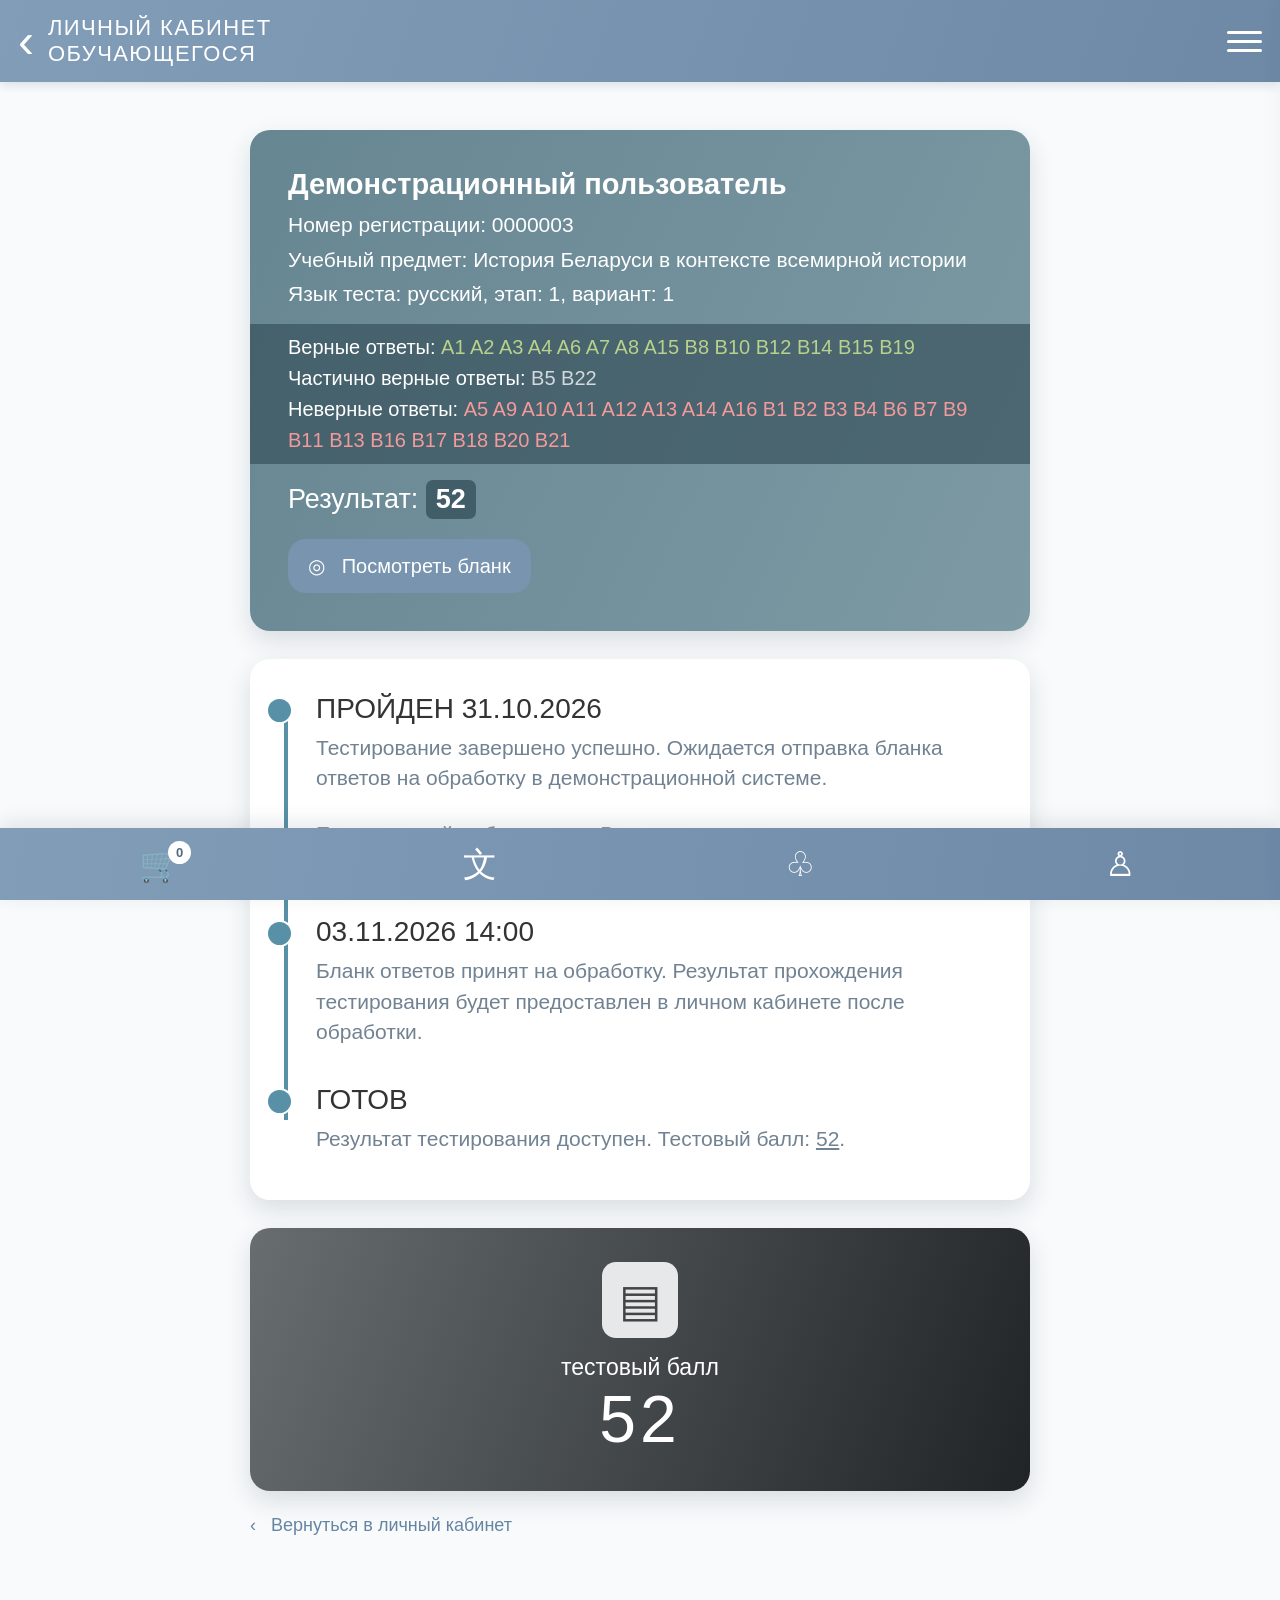
==== result.html @ 7af82605 "Add files via upload" ====
<!DOCTYPE html>
<html lang="ru">
<head>
  <meta charset="UTF-8">
  <meta name="viewport" content="width=device-width, initial-scale=1.0">
  <meta name="theme-color" content="#7894af">
  <title>Демо — результат тестирования</title>
  <link rel="stylesheet" href="style.css">
</head>
<body>
  <header class="topbar">
    <a class="back-mark" href="index.html" aria-label="На главную">‹</a>
    <div class="brand-title">ЛИЧНЫЙ КАБИНЕТ<br>ОБУЧАЮЩЕГОСЯ</div>
    <button class="menu-button" aria-label="Открыть меню" id="menuButton"><i></i><i></i><i></i></button>
  </header>

  <main class="page result-page">
    <section class="result-summary">
      <h1>Демонстрационный пользователь</h1>
      <p>Номер регистрации: 0000003</p>
      <p>Учебный предмет: История Беларуси в контексте всемирной истории</p>
      <p>Язык теста: русский, этап: 1, вариант: 1</p>

      <div class="answer-groups">
        <p><span>Верные ответы:</span> <em class="correct">A1 A2 A3 A4 A6 A7 A8 A15 B8 B10 B12 B14 B15 B19</em></p>
        <p><span>Частично верные ответы:</span> <em class="partial">B5 B22</em></p>
        <p><span>Неверные ответы:</span> <em class="incorrect">A5 A9 A10 A11 A12 A13 A14 A16 B1 B2 B3 B4 B6 B7 B9 B11 B13 B16 B17 B18 B20 B21</em></p>
      </div>

      <div class="score-line">Результат: <strong>52</strong></div>
      <button class="blank-button" id="blankButton">◎ &nbsp; Посмотреть бланк</button>
      </section>

    <section class="timeline-card">
      <div class="timeline-item">
        <span class="timeline-dot"></span>
        <h2>ПРОЙДЕН 31.10.2026</h2>
        <p>Тестирование завершено успешно. Ожидается отправка бланка ответов на обработку в демонстрационной системе.</p>
        <p class="muted">Если по какой-либо причине Вы отсутствовали на сеансе тестирования, обратитесь в соответствующий учебный пункт.</p>
      </div>
      <div class="timeline-item">
        <span class="timeline-dot"></span>
        <h2>03.11.2026 14:00</h2>
        <p>Бланк ответов принят на обработку. Результат прохождения тестирования будет предоставлен в личном кабинете после обработки.</p>
      </div>
      <div class="timeline-item last">
        <span class="timeline-dot"></span>
        <h2>ГОТОВ</h2>
        <p>Результат тестирования доступен. Тестовый балл: <u>52</u>.</p>
      </div>
    </section>

    <section class="score-card">
      <div class="score-document">▤</div>
      <p>тестовый балл</p>
      <strong>52</strong>
    </section>
    <a class="return-link" href="index.html">‹ &nbsp; Вернуться в личный кабинет</a>
  </main>

  <nav class="bottom-nav" aria-label="Нижняя навигация">
    <a href="#" aria-label="Корзина">🛒<small>0</small></a>
    <a href="#" aria-label="Язык">文</a>
    <a href="tel:+00000000000" aria-label="Телефон">♧</a>
    <a href="#" aria-label="Профиль">♙</a>
  </nav>
  <div class="mobile-safe-space"></div>
  <div class="menu-panel" id="menuPanel">
    <button class="menu-close" id="menuClose">×</button>
    <strong>Меню</strong>
    <a href="index.html">Главная</a>
    <a href="result.html">Результат тестирования</a>
  </div>
  <script src="script.js"></script>
</body>
</html>
---- style.css ----
*{box-sizing:border-box}
:root{--blue:#7894af;--blue-dark:#607f9d;--ink:#40515e;--teal:#526f7a;--pale:#edf3f7}
html{scroll-behavior:smooth}
body{margin:0;background:#f8fafb;color:var(--ink);font-family:-apple-system,BlinkMacSystemFont,"Segoe UI",Arial,sans-serif}
.topbar{height:82px;background:linear-gradient(110deg,#829db8,#6e89a5);display:flex;align-items:center;padding:0 18px;color:white;position:sticky;top:0;z-index:10;box-shadow:0 3px 10px #23394b22}
.brand-mark{width:76px;height:48px;position:relative;margin-right:18px;display:flex;align-items:center;gap:4px}
.brand-mark:before{content:"";position:absolute;width:70px;height:38px;left:0;top:5px;background:linear-gradient(90deg,#fff,#dce8f0);border-radius:50% 45% 45% 50%;opacity:.95}
.brand-mark span{position:relative;z-index:1;width:4px;height:45px;background:#7d98b1;margin-left:4px}
.brand-title{font-size:clamp(15px,4vw,22px);line-height:1.18;letter-spacing:1.4px;font-weight:400;color:white}
.menu-button{margin-left:auto;background:none;border:0;padding:10px 0 10px 10px;display:flex;flex-direction:column;gap:6px}
.menu-button i{display:block;width:35px;height:3px;border-radius:5px;background:#fff}
.back-mark{color:white;text-decoration:none;font-size:48px;line-height:1;margin-right:14px}
.page{width:min(100% - 32px,780px);margin:36px auto 120px}
.hero-row{display:grid;grid-template-columns:1.25fr .75fr;gap:18px;overflow:hidden;margin:0 0 48px}
.profile-card,.mascot-card{min-height:390px;border-radius:24px;box-shadow:0 12px 25px #33495c35;border:1px solid #d8e2e9;position:relative;overflow:hidden}
.profile-card{background:linear-gradient(135deg,#506b76,#385663);color:white;display:flex;align-items:center;flex-direction:column;padding:30px 16px;justify-content:center;text-align:center}
.profile-card:before,.profile-card:after{content:"";position:absolute;border-radius:50%;background:#ffffff0c;width:220px;height:220px}
.profile-card:before{right:-100px;top:-100px}.profile-card:after{left:-110px;bottom:-110px}
.avatar-icon{width:145px;height:145px;border-radius:25px;background:#ffffff25;border:2px solid #ffffff28;position:relative;margin-bottom:22px}
.person-head{position:absolute;width:45px;height:45px;border-radius:50%;background:#b9c8ce;left:42px;top:27px}
.person-head.small{width:33px;height:33px;left:83px;top:38px;opacity:.8}
.person-body{position:absolute;width:65px;height:43px;border-radius:50% 50% 35% 35%;background:#fff;left:30px;top:82px}
.person-body.small{width:45px;height:35px;left:78px;top:85px}
.profile-card h1{font-size:clamp(21px,4.5vw,30px);line-height:1.35;margin:0 0 22px;z-index:1}
.profile-number{font-size:27px;border:2px solid #ffffff35;border-radius:15px;padding:6px 16px;background:#ffffff18;z-index:1}
.mascot-card{background:#fff;display:flex;align-items:center;justify-content:center;flex-direction:column;min-width:190px}
.book-stack{position:absolute;bottom:45px;width:130px}.book-stack span{display:block;height:25px;border-radius:6px;background:#7e65a5;margin-top:5px;box-shadow:inset 0 -5px #d64caa}
.mascot{font-size:100px;color:#d64caa;text-shadow:3px 3px #76569d;z-index:1}.mascot-caption{z-index:1;color:#718ba5;font-weight:800;letter-spacing:3px}
.section-heading{display:flex;align-items:center;gap:18px;padding:15px 18px;border-radius:24px;background:#f6f9fb;border:2px solid #eaf0f4;margin:0 0 30px}
.section-heading h2{font-size:clamp(21px,4.5vw,31px);line-height:1.25;margin:0;color:#40515e}
.section-icon{width:64px;height:64px;flex:0 0 64px;border-radius:19px;background:var(--blue);color:#fff;display:grid;place-items:center;font-size:38px;font-weight:700;box-shadow:0 5px 12px #607f9d35}
.session-list{display:grid;gap:26px}
.session-card{color:#f8fbfd;border-radius:22px;padding:28px 26px;background:linear-gradient(115deg,#59616f,#424b5a);box-shadow:0 12px 24px #25394b25;border:1px solid #6e8790;position:relative;overflow:hidden}
.session-card:after{content:"";position:absolute;inset:0;background:linear-gradient(25deg,transparent 45%,#ffffff0c 45% 65%,transparent 65%);pointer-events:none}
.session-card.teal{background:linear-gradient(115deg,#607f89,#3d5965)}
.session-meta{display:flex;flex-wrap:wrap;gap:12px;align-items:center;margin-bottom:24px;position:relative;z-index:1}
.date-pill,.status-pill{padding:9px 16px;border-radius:14px;font-size:18px;background:#ffffff18;border:1px solid #ffffff38}
.status-pill{background:#f5f8fa;color:#526579;font-weight:700;border:0}
.session-card p{font-size:clamp(16px,3.6vw,21px);line-height:1.55;margin:0;position:relative;z-index:1}
.session-card strong{font-weight:700}
.session-card hr{border:0;border-top:1px solid #ffffff65;margin:28px 0 22px;position:relative;z-index:1}
.wide-button{width:100%;display:block;text-align:center;padding:14px 12px;margin:12px 0 0;border:0;border-radius:15px;background:#fff;color:#607987;text-decoration:none;font:inherit;font-size:19px;position:relative;z-index:1}
.outline{background:#ffffff10;border:1px solid #ffffff55;color:#fff}
.link-button{font-weight:500}
.action-tile{display:flex;align-items:center;gap:16px;margin-top:18px;padding:17px 20px;border-radius:22px;border:2px solid #d4e0e9;background:#fff;color:#6785a2;text-decoration:none;font-size:clamp(17px,4vw,25px);box-shadow:0 5px 12px #25394b0c}
.action-tile.filled{background:linear-gradient(110deg,#819bb7,#6684a3);color:white;border-color:#6684a3}
.tile-icon{width:62px;height:62px;border-radius:16px;background:#ffffff35;border:1px solid #ffffff55;display:grid;place-items:center;font-size:37px;flex:0 0 62px}
.action-tile:not(.filled) .tile-icon{background:#eef3f7;border-color:#d8e2e9}
.action-tile b{margin-left:auto;font-size:34px;font-weight:300}
.modules-heading{margin-top:52px}
.module-list{display:grid;gap:26px}
.module-card{padding:30px 26px;border:2px solid #d8e3eb;border-radius:28px;background:white;box-shadow:0 10px 20px #263c4d25;overflow:hidden}
.module-card.current{background:linear-gradient(120deg,#829db9,#6684a2);color:#fff;border-color:#7894af}
.module-card h3{display:flex;align-items:center;gap:18px;font-size:30px;margin:0 0 28px}
.module-icon{width:72px;height:72px;display:grid;place-items:center;background:#eef3f7;color:#7894af;border-radius:15px;font-size:48px}
.module-date{font-size:clamp(17px,4vw,24px);margin:0 0 24px}
.countdown{padding:22px 25px;border-radius:17px;background:#edf2f6;color:#617482;border-left:7px solid #829db9}
.countdown span{display:block;font-size:18px;margin-bottom:10px}.countdown strong{font-size:30px;color:#40515e}
.current .countdown{background:#f1f5f8;color:#687d8b;border:0}
.module-link{display:flex;justify-content:space-between;align-items:center;color:white;text-decoration:none;border-top:2px solid #ffffff9c;margin-top:30px;padding-top:22px;font-size:clamp(16px,3.7vw,23px)}
.module-link b{font-size:32px;font-weight:300}
.bottom-nav{position:fixed;z-index:15;bottom:0;left:0;right:0;height:72px;background:linear-gradient(100deg,#829db8,#6d89a6);display:flex;align-items:center;justify-content:space-around;box-shadow:0 -5px 18px #31485b20}
.bottom-nav a{position:relative;color:white;text-decoration:none;font-size:34px;line-height:1;min-width:48px;text-align:center}
.bottom-nav small{position:absolute;top:-6px;right:-7px;background:#fff;color:#526b82;border-radius:50%;font-size:13px;font-weight:700;width:23px;height:23px;display:grid;place-items:center}
.mobile-safe-space{height:80px}
.menu-panel{position:fixed;z-index:30;right:0;top:0;bottom:0;width:min(82vw,330px);background:#fff;box-shadow:-10px 0 35px #23394b35;padding:75px 28px;transform:translateX(110%);transition:transform .25s ease;display:flex;flex-direction:column;gap:22px}
.menu-panel.open{transform:translateX(0)}
.menu-panel strong{font-size:26px}.menu-panel a{color:#587895;text-decoration:none;font-size:19px}
.menu-close{position:absolute;right:18px;top:14px;border:0;background:none;font-size:38px;color:#607f9d}
.result-page{margin-top:36px}
.result-summary{border-radius:20px;overflow:hidden;background:linear-gradient(115deg,#668692,#7d9aa4);color:white;padding:30px 26px;box-shadow:0 10px 24px #263c4d25}
.result-summary h1{font-size:clamp(21px,4.5vw,29px);margin:0 0 8px}
.result-summary>p{font-size:clamp(16px,3.7vw,21px);line-height:1.5;margin:3px 0}
.answer-groups{background:#354e59a8;margin:14px -26px 0;padding:8px 26px}
.answer-groups p{font-size:clamp(15px,3.4vw,20px);line-height:1.55;margin:0}
.answer-groups em{font-style:normal;overflow-wrap:anywhere}
.correct{color:#b8d18c}.partial{color:#d2d9df}.incorrect{color:#f39a9a}
.score-line{font-size:27px;margin:16px 0 20px}
.score-line strong{display:inline-block;background:#405d68;padding:4px 10px;border-radius:7px}
.blank-button{border:0;border-radius:18px;background:#7894af;color:white;padding:15px 20px;font-size:20px}
.demo-note{font-size:13px!important;opacity:.9;margin-top:16px!important}
.timeline-card{background:white;border-radius:20px;padding:34px 24px 24px 66px;margin-top:28px;box-shadow:0 10px 24px #263c4d25;position:relative}
.timeline-card:before{content:"";position:absolute;left:34px;top:56px;bottom:80px;width:4px;background:#5790a7}
.timeline-item{position:relative;margin-bottom:36px}
.timeline-item.last{margin-bottom:8px}
.timeline-dot{position:absolute;left:-48px;top:6px;width:23px;height:23px;border-radius:50%;background:#5790a7;box-shadow:0 0 0 2px white}
.timeline-item h2{font-size:clamp(20px,4.3vw,28px);font-weight:500;color:#333;margin:0 0 8px}
.timeline-item p{font-size:clamp(16px,3.7vw,21px);line-height:1.45;color:#718292;margin:0 0 22px}
.timeline-item .muted{color:#929292;margin-top:26px}
.score-card{margin-top:28px;border-radius:20px;background:linear-gradient(110deg,#686d70,#202427);color:white;text-align:center;padding:34px 20px;box-shadow:0 10px 24px #263c4d25}
.score-document{display:inline-grid;place-items:center;background:#e6e8e9;color:#444;width:76px;height:76px;border-radius:14px;font-size:45px}
.score-card p{font-size:23px;margin:16px 0 0;font-weight:300}.score-card strong{display:block;font-size:66px;font-weight:500;letter-spacing:4px}.score-card span{font-size:12px;letter-spacing:3px;opacity:.7}
.return-link{display:block;margin:24px 0;color:#6685a3;text-decoration:none;font-size:18px}
@media(min-width:700px){.hero-row{grid-template-columns:1fr 1fr}.profile-card,.mascot-card{min-height:420px}.page{margin-top:48px}.session-card{padding:34px}.result-summary{padding:38px}.answer-groups{margin-left:-38px;margin-right:-38px;padding-left:38px;padding-right:38px}}
@media(max-width:420px){.page{width:calc(100% - 24px);margin-top:24px}.hero-row{gap:12px;margin-bottom:34px}.profile-card,.mascot-card{min-height:310px}.profile-number{font-size:20px}.avatar-icon{transform:scale(.82);margin-bottom:5px}.session-card{padding:20px 17px}.session-meta{gap:8px}.date-pill,.status-pill{font-size:15px;padding:8px 10px}.section-heading{padding:12px;gap:12px}.section-icon{width:54px;height:54px;flex-basis:54px}.module-card{padding:22px 18px}.module-card h3{font-size:25px}.timeline-card{padding-left:56px;padding-right:17px}.timeline-card:before{left:27px}.timeline-dot{left:-39px}}
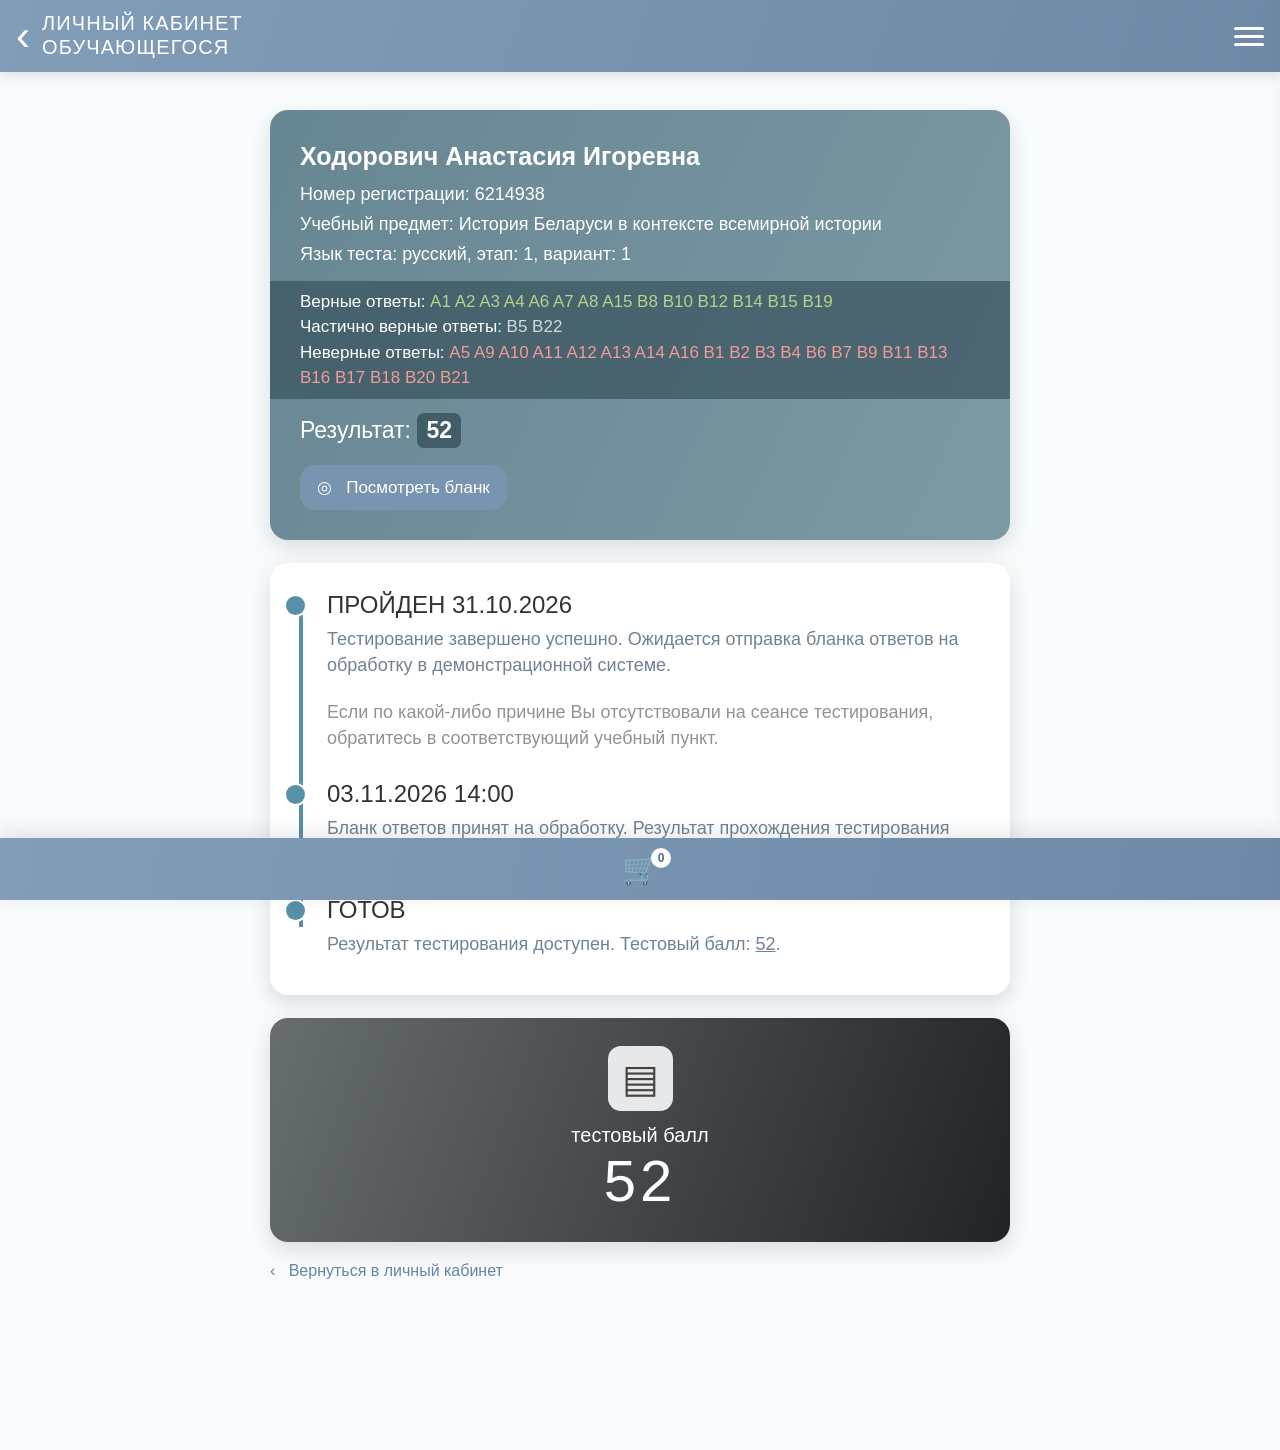
==== commit 39ded36a: "Add files via upload" ====
--- a/result.html
+++ b/result.html
@@ -4,7 +4,7 @@
   <meta charset="UTF-8">
   <meta name="viewport" content="width=device-width, initial-scale=1.0">
   <meta name="theme-color" content="#7894af">
-  <title>Демо — результат тестирования</title>
+  <title>Результат тестирования</title>
   <link rel="stylesheet" href="style.css">
 </head>
 <body>
@@ -13,24 +13,20 @@
     <div class="brand-title">ЛИЧНЫЙ КАБИНЕТ<br>ОБУЧАЮЩЕГОСЯ</div>
     <button class="menu-button" aria-label="Открыть меню" id="menuButton"><i></i><i></i><i></i></button>
   </header>
-
   <main class="page result-page">
     <section class="result-summary">
-      <h1>Демонстрационный пользователь</h1>
-      <p>Номер регистрации: 0000003</p>
+      <h1>Ходорович Анастасия Игоревна</h1>
+      <p>Номер регистрации: 6214938</p>
       <p>Учебный предмет: История Беларуси в контексте всемирной истории</p>
       <p>Язык теста: русский, этап: 1, вариант: 1</p>
-
       <div class="answer-groups">
         <p><span>Верные ответы:</span> <em class="correct">A1 A2 A3 A4 A6 A7 A8 A15 B8 B10 B12 B14 B15 B19</em></p>
         <p><span>Частично верные ответы:</span> <em class="partial">B5 B22</em></p>
         <p><span>Неверные ответы:</span> <em class="incorrect">A5 A9 A10 A11 A12 A13 A14 A16 B1 B2 B3 B4 B6 B7 B9 B11 B13 B16 B17 B18 B20 B21</em></p>
       </div>
-
       <div class="score-line">Результат: <strong>52</strong></div>
       <button class="blank-button" id="blankButton">◎ &nbsp; Посмотреть бланк</button>
-      </section>
-
+    </section>
     <section class="timeline-card">
       <div class="timeline-item">
         <span class="timeline-dot"></span>
@@ -49,7 +45,6 @@
         <p>Результат тестирования доступен. Тестовый балл: <u>52</u>.</p>
       </div>
     </section>
-
     <section class="score-card">
       <div class="score-document">▤</div>
       <p>тестовый балл</p>
@@ -57,12 +52,8 @@
     </section>
     <a class="return-link" href="index.html">‹ &nbsp; Вернуться в личный кабинет</a>
   </main>
-
   <nav class="bottom-nav" aria-label="Нижняя навигация">
     <a href="#" aria-label="Корзина">🛒<small>0</small></a>
-    <a href="#" aria-label="Язык">文</a>
-    <a href="tel:+00000000000" aria-label="Телефон">♧</a>
-    <a href="#" aria-label="Профиль">♙</a>
   </nav>
   <div class="mobile-safe-space"></div>
   <div class="menu-panel" id="menuPanel">
--- a/style.css
+++ b/style.css
@@ -2,94 +2,93 @@
 :root{--blue:#7894af;--blue-dark:#607f9d;--ink:#40515e;--teal:#526f7a;--pale:#edf3f7}
 html{scroll-behavior:smooth}
 body{margin:0;background:#f8fafb;color:var(--ink);font-family:-apple-system,BlinkMacSystemFont,"Segoe UI",Arial,sans-serif}
-.topbar{height:82px;background:linear-gradient(110deg,#829db8,#6e89a5);display:flex;align-items:center;padding:0 18px;color:white;position:sticky;top:0;z-index:10;box-shadow:0 3px 10px #23394b22}
-.brand-mark{width:76px;height:48px;position:relative;margin-right:18px;display:flex;align-items:center;gap:4px}
-.brand-mark:before{content:"";position:absolute;width:70px;height:38px;left:0;top:5px;background:linear-gradient(90deg,#fff,#dce8f0);border-radius:50% 45% 45% 50%;opacity:.95}
-.brand-mark span{position:relative;z-index:1;width:4px;height:45px;background:#7d98b1;margin-left:4px}
-.brand-title{font-size:clamp(15px,4vw,22px);line-height:1.18;letter-spacing:1.4px;font-weight:400;color:white}
-.menu-button{margin-left:auto;background:none;border:0;padding:10px 0 10px 10px;display:flex;flex-direction:column;gap:6px}
-.menu-button i{display:block;width:35px;height:3px;border-radius:5px;background:#fff}
-.back-mark{color:white;text-decoration:none;font-size:48px;line-height:1;margin-right:14px}
-.page{width:min(100% - 32px,780px);margin:36px auto 120px}
-.hero-row{display:grid;grid-template-columns:1.25fr .75fr;gap:18px;overflow:hidden;margin:0 0 48px}
-.profile-card,.mascot-card{min-height:390px;border-radius:24px;box-shadow:0 12px 25px #33495c35;border:1px solid #d8e2e9;position:relative;overflow:hidden}
-.profile-card{background:linear-gradient(135deg,#506b76,#385663);color:white;display:flex;align-items:center;flex-direction:column;padding:30px 16px;justify-content:center;text-align:center}
-.profile-card:before,.profile-card:after{content:"";position:absolute;border-radius:50%;background:#ffffff0c;width:220px;height:220px}
+.topbar{height:72px;background:linear-gradient(110deg,#829db8,#6e89a5);display:flex;align-items:center;padding:0 16px;color:white;position:sticky;top:0;z-index:10;box-shadow:0 3px 10px #23394b22}
+.brand-mark{width:66px;height:42px;position:relative;margin-right:14px;display:flex;align-items:center;gap:4px}
+.brand-mark:before{content:"";position:absolute;width:60px;height:34px;left:0;top:4px;background:linear-gradient(90deg,#fff,#dce8f0);border-radius:50% 45% 45% 50%;opacity:.95}
+.brand-mark span{position:relative;z-index:1;width:4px;height:39px;background:#7d98b1;margin-left:4px}
+.brand-title{font-size:clamp(14px,3.7vw,20px);line-height:1.18;letter-spacing:1.1px;font-weight:400;color:white}
+.menu-button{margin-left:auto;background:none;border:0;padding:10px 0 10px 10px;display:flex;flex-direction:column;gap:5px}
+.menu-button i{display:block;width:30px;height:3px;border-radius:5px;background:#fff}
+.back-mark{color:white;text-decoration:none;font-size:42px;line-height:1;margin-right:12px}
+.page{width:min(100% - 30px,740px);margin:28px auto 100px}
+.hero-row{display:grid;grid-template-columns:1.25fr .75fr;gap:14px;overflow:hidden;margin:0 0 36px}
+.profile-card,.mascot-card{min-height:340px;border-radius:21px;box-shadow:0 10px 21px #33495c30;border:1px solid #d8e2e9;position:relative;overflow:hidden}
+.profile-card{background:linear-gradient(135deg,#506b76,#385663);color:white;display:flex;align-items:center;flex-direction:column;padding:24px 12px;justify-content:center;text-align:center}
+.profile-card:before,.profile-card:after{content:"";position:absolute;border-radius:50%;background:#ffffff0c;width:200px;height:200px}
 .profile-card:before{right:-100px;top:-100px}.profile-card:after{left:-110px;bottom:-110px}
-.avatar-icon{width:145px;height:145px;border-radius:25px;background:#ffffff25;border:2px solid #ffffff28;position:relative;margin-bottom:22px}
-.person-head{position:absolute;width:45px;height:45px;border-radius:50%;background:#b9c8ce;left:42px;top:27px}
-.person-head.small{width:33px;height:33px;left:83px;top:38px;opacity:.8}
-.person-body{position:absolute;width:65px;height:43px;border-radius:50% 50% 35% 35%;background:#fff;left:30px;top:82px}
-.person-body.small{width:45px;height:35px;left:78px;top:85px}
-.profile-card h1{font-size:clamp(21px,4.5vw,30px);line-height:1.35;margin:0 0 22px;z-index:1}
-.profile-number{font-size:27px;border:2px solid #ffffff35;border-radius:15px;padding:6px 16px;background:#ffffff18;z-index:1}
-.mascot-card{background:#fff;display:flex;align-items:center;justify-content:center;flex-direction:column;min-width:190px}
-.book-stack{position:absolute;bottom:45px;width:130px}.book-stack span{display:block;height:25px;border-radius:6px;background:#7e65a5;margin-top:5px;box-shadow:inset 0 -5px #d64caa}
-.mascot{font-size:100px;color:#d64caa;text-shadow:3px 3px #76569d;z-index:1}.mascot-caption{z-index:1;color:#718ba5;font-weight:800;letter-spacing:3px}
-.section-heading{display:flex;align-items:center;gap:18px;padding:15px 18px;border-radius:24px;background:#f6f9fb;border:2px solid #eaf0f4;margin:0 0 30px}
-.section-heading h2{font-size:clamp(21px,4.5vw,31px);line-height:1.25;margin:0;color:#40515e}
-.section-icon{width:64px;height:64px;flex:0 0 64px;border-radius:19px;background:var(--blue);color:#fff;display:grid;place-items:center;font-size:38px;font-weight:700;box-shadow:0 5px 12px #607f9d35}
-.session-list{display:grid;gap:26px}
-.session-card{color:#f8fbfd;border-radius:22px;padding:28px 26px;background:linear-gradient(115deg,#59616f,#424b5a);box-shadow:0 12px 24px #25394b25;border:1px solid #6e8790;position:relative;overflow:hidden}
+.avatar-icon{width:118px;height:118px;border-radius:22px;background:#ffffff25;border:2px solid #ffffff28;position:relative;margin-bottom:16px}
+.person-head{position:absolute;width:37px;height:37px;border-radius:50%;background:#b9c8ce;left:33px;top:21px}
+.person-head.small{width:27px;height:27px;left:69px;top:30px;opacity:.8}
+.person-body{position:absolute;width:54px;height:36px;border-radius:50% 50% 35% 35%;background:#fff;left:23px;top:67px}
+.person-body.small{width:38px;height:29px;left:65px;top:70px}
+.profile-card h1{font-size:clamp(15px,3.5vw,23px);line-height:1.3;margin:0 0 17px;z-index:1;font-weight:650;overflow-wrap:normal}
+.profile-number{font-size:21px;border:2px solid #ffffff35;border-radius:13px;padding:5px 13px;background:#ffffff18;z-index:1}
+.mascot-card{background:#fff;display:flex;align-items:center;justify-content:center;flex-direction:column;min-width:0}
+.book-stack{position:absolute;bottom:38px;width:112px}.book-stack span{display:block;height:21px;border-radius:6px;background:#7e65a5;margin-top:5px;box-shadow:inset 0 -4px #d64caa}
+.mascot{font-size:82px;color:#d64caa;text-shadow:3px 3px #76569d;z-index:1}.mascot-caption{z-index:1;color:#718ba5;font-weight:800;letter-spacing:3px;font-size:14px}
+.section-heading{display:flex;align-items:center;gap:14px;padding:12px 15px;border-radius:20px;background:#f6f9fb;border:2px solid #eaf0f4;margin:0 0 24px}
+.section-heading h2{font-size:clamp(18px,4vw,26px);line-height:1.25;margin:0;color:#40515e}
+.section-icon{width:54px;height:54px;flex:0 0 54px;border-radius:16px;background:var(--blue);color:#fff;display:grid;place-items:center;font-size:32px;font-weight:700;box-shadow:0 5px 12px #607f9d35}
+.session-list{display:grid;gap:20px}
+.session-card{color:#f8fbfd;border-radius:19px;padding:23px 21px;background:linear-gradient(115deg,#59616f,#424b5a);box-shadow:0 10px 20px #25394b25;border:1px solid #6e8790;position:relative;overflow:hidden}
 .session-card:after{content:"";position:absolute;inset:0;background:linear-gradient(25deg,transparent 45%,#ffffff0c 45% 65%,transparent 65%);pointer-events:none}
 .session-card.teal{background:linear-gradient(115deg,#607f89,#3d5965)}
-.session-meta{display:flex;flex-wrap:wrap;gap:12px;align-items:center;margin-bottom:24px;position:relative;z-index:1}
-.date-pill,.status-pill{padding:9px 16px;border-radius:14px;font-size:18px;background:#ffffff18;border:1px solid #ffffff38}
+.session-meta{display:flex;flex-wrap:wrap;gap:9px;align-items:center;margin-bottom:19px;position:relative;z-index:1}
+.date-pill,.status-pill{padding:7px 12px;border-radius:12px;font-size:15px;background:#ffffff18;border:1px solid #ffffff38}
 .status-pill{background:#f5f8fa;color:#526579;font-weight:700;border:0}
-.session-card p{font-size:clamp(16px,3.6vw,21px);line-height:1.55;margin:0;position:relative;z-index:1}
+.session-card p{font-size:clamp(14px,3.3vw,18px);line-height:1.5;margin:0;position:relative;z-index:1}
 .session-card strong{font-weight:700}
-.session-card hr{border:0;border-top:1px solid #ffffff65;margin:28px 0 22px;position:relative;z-index:1}
-.wide-button{width:100%;display:block;text-align:center;padding:14px 12px;margin:12px 0 0;border:0;border-radius:15px;background:#fff;color:#607987;text-decoration:none;font:inherit;font-size:19px;position:relative;z-index:1}
+.session-card hr{border:0;border-top:1px solid #ffffff65;margin:23px 0 18px;position:relative;z-index:1}
+.wide-button{width:100%;display:block;text-align:center;padding:12px 10px;margin:10px 0 0;border:0;border-radius:13px;background:#fff;color:#607987;text-decoration:none;font:inherit;font-size:17px;position:relative;z-index:1}
 .outline{background:#ffffff10;border:1px solid #ffffff55;color:#fff}
 .link-button{font-weight:500}
-.action-tile{display:flex;align-items:center;gap:16px;margin-top:18px;padding:17px 20px;border-radius:22px;border:2px solid #d4e0e9;background:#fff;color:#6785a2;text-decoration:none;font-size:clamp(17px,4vw,25px);box-shadow:0 5px 12px #25394b0c}
+.action-tile{display:flex;align-items:center;gap:13px;margin-top:15px;padding:14px 17px;border-radius:19px;border:2px solid #d4e0e9;background:#fff;color:#6785a2;text-decoration:none;font-size:clamp(15px,3.7vw,21px);box-shadow:0 5px 12px #25394b0c}
 .action-tile.filled{background:linear-gradient(110deg,#819bb7,#6684a3);color:white;border-color:#6684a3}
-.tile-icon{width:62px;height:62px;border-radius:16px;background:#ffffff35;border:1px solid #ffffff55;display:grid;place-items:center;font-size:37px;flex:0 0 62px}
+.tile-icon{width:52px;height:52px;border-radius:14px;background:#ffffff35;border:1px solid #ffffff55;display:grid;place-items:center;font-size:31px;flex:0 0 52px}
 .action-tile:not(.filled) .tile-icon{background:#eef3f7;border-color:#d8e2e9}
-.action-tile b{margin-left:auto;font-size:34px;font-weight:300}
-.modules-heading{margin-top:52px}
-.module-list{display:grid;gap:26px}
-.module-card{padding:30px 26px;border:2px solid #d8e3eb;border-radius:28px;background:white;box-shadow:0 10px 20px #263c4d25;overflow:hidden}
+.action-tile b{margin-left:auto;font-size:29px;font-weight:300}
+.modules-heading{margin-top:42px}
+.module-list{display:grid;gap:20px}
+.module-card{padding:24px 21px;border:2px solid #d8e3eb;border-radius:23px;background:white;box-shadow:0 8px 18px #263c4d25;overflow:hidden}
 .module-card.current{background:linear-gradient(120deg,#829db9,#6684a2);color:#fff;border-color:#7894af}
-.module-card h3{display:flex;align-items:center;gap:18px;font-size:30px;margin:0 0 28px}
-.module-icon{width:72px;height:72px;display:grid;place-items:center;background:#eef3f7;color:#7894af;border-radius:15px;font-size:48px}
-.module-date{font-size:clamp(17px,4vw,24px);margin:0 0 24px}
-.countdown{padding:22px 25px;border-radius:17px;background:#edf2f6;color:#617482;border-left:7px solid #829db9}
-.countdown span{display:block;font-size:18px;margin-bottom:10px}.countdown strong{font-size:30px;color:#40515e}
+.module-card h3{display:flex;align-items:center;gap:14px;font-size:25px;margin:0 0 22px}
+.module-icon{width:60px;height:60px;display:grid;place-items:center;background:#eef3f7;color:#7894af;border-radius:13px;font-size:40px}
+.module-date{font-size:clamp(15px,3.7vw,21px);margin:0 0 19px}
+.countdown{padding:18px 20px;border-radius:15px;background:#edf2f6;color:#617482;border-left:6px solid #829db9}
+.countdown span{display:block;font-size:16px;margin-bottom:8px}.countdown strong{font-size:26px;color:#40515e}
 .current .countdown{background:#f1f5f8;color:#687d8b;border:0}
-.module-link{display:flex;justify-content:space-between;align-items:center;color:white;text-decoration:none;border-top:2px solid #ffffff9c;margin-top:30px;padding-top:22px;font-size:clamp(16px,3.7vw,23px)}
-.module-link b{font-size:32px;font-weight:300}
-.bottom-nav{position:fixed;z-index:15;bottom:0;left:0;right:0;height:72px;background:linear-gradient(100deg,#829db8,#6d89a6);display:flex;align-items:center;justify-content:space-around;box-shadow:0 -5px 18px #31485b20}
-.bottom-nav a{position:relative;color:white;text-decoration:none;font-size:34px;line-height:1;min-width:48px;text-align:center}
-.bottom-nav small{position:absolute;top:-6px;right:-7px;background:#fff;color:#526b82;border-radius:50%;font-size:13px;font-weight:700;width:23px;height:23px;display:grid;place-items:center}
-.mobile-safe-space{height:80px}
-.menu-panel{position:fixed;z-index:30;right:0;top:0;bottom:0;width:min(82vw,330px);background:#fff;box-shadow:-10px 0 35px #23394b35;padding:75px 28px;transform:translateX(110%);transition:transform .25s ease;display:flex;flex-direction:column;gap:22px}
+.module-link{display:flex;justify-content:space-between;align-items:center;color:white;text-decoration:none;border-top:2px solid #ffffff9c;margin-top:24px;padding-top:18px;font-size:clamp(14px,3.5vw,20px)}
+.module-link b{font-size:28px;font-weight:300}
+.bottom-nav{position:fixed;z-index:15;bottom:0;left:0;right:0;height:62px;background:linear-gradient(100deg,#829db8,#6d89a6);display:flex;align-items:center;justify-content:center;box-shadow:0 -5px 18px #31485b20}
+.bottom-nav a{position:relative;color:white;text-decoration:none;font-size:30px;line-height:1;min-width:48px;text-align:center}
+.bottom-nav small{position:absolute;top:-6px;right:-7px;background:#fff;color:#526b82;border-radius:50%;font-size:12px;font-weight:700;width:20px;height:20px;display:grid;place-items:center}
+.mobile-safe-space{height:70px}
+.menu-panel{position:fixed;z-index:30;right:0;top:0;bottom:0;width:min(82vw,330px);background:#fff;box-shadow:-10px 0 35px #23394b35;padding:70px 25px;transform:translateX(110%);transition:transform .25s ease;display:flex;flex-direction:column;gap:20px}
 .menu-panel.open{transform:translateX(0)}
-.menu-panel strong{font-size:26px}.menu-panel a{color:#587895;text-decoration:none;font-size:19px}
-.menu-close{position:absolute;right:18px;top:14px;border:0;background:none;font-size:38px;color:#607f9d}
-.result-page{margin-top:36px}
-.result-summary{border-radius:20px;overflow:hidden;background:linear-gradient(115deg,#668692,#7d9aa4);color:white;padding:30px 26px;box-shadow:0 10px 24px #263c4d25}
-.result-summary h1{font-size:clamp(21px,4.5vw,29px);margin:0 0 8px}
-.result-summary>p{font-size:clamp(16px,3.7vw,21px);line-height:1.5;margin:3px 0}
-.answer-groups{background:#354e59a8;margin:14px -26px 0;padding:8px 26px}
-.answer-groups p{font-size:clamp(15px,3.4vw,20px);line-height:1.55;margin:0}
+.menu-panel strong{font-size:23px}.menu-panel a{color:#587895;text-decoration:none;font-size:17px}
+.menu-close{position:absolute;right:18px;top:14px;border:0;background:none;font-size:34px;color:#607f9d}
+.result-page{margin-top:28px}
+.result-summary{border-radius:18px;overflow:hidden;background:linear-gradient(115deg,#668692,#7d9aa4);color:white;padding:24px 21px;box-shadow:0 8px 20px #263c4d25}
+.result-summary h1{font-size:clamp(18px,4vw,25px);line-height:1.3;margin:0 0 8px}
+.result-summary>p{font-size:clamp(14px,3.5vw,18px);line-height:1.5;margin:3px 0}
+.answer-groups{background:#354e59a8;margin:13px -21px 0;padding:8px 21px}
+.answer-groups p{font-size:clamp(13px,3.2vw,17px);line-height:1.5;margin:0}
 .answer-groups em{font-style:normal;overflow-wrap:anywhere}
 .correct{color:#b8d18c}.partial{color:#d2d9df}.incorrect{color:#f39a9a}
-.score-line{font-size:27px;margin:16px 0 20px}
-.score-line strong{display:inline-block;background:#405d68;padding:4px 10px;border-radius:7px}
-.blank-button{border:0;border-radius:18px;background:#7894af;color:white;padding:15px 20px;font-size:20px}
-.demo-note{font-size:13px!important;opacity:.9;margin-top:16px!important}
-.timeline-card{background:white;border-radius:20px;padding:34px 24px 24px 66px;margin-top:28px;box-shadow:0 10px 24px #263c4d25;position:relative}
-.timeline-card:before{content:"";position:absolute;left:34px;top:56px;bottom:80px;width:4px;background:#5790a7}
-.timeline-item{position:relative;margin-bottom:36px}
-.timeline-item.last{margin-bottom:8px}
-.timeline-dot{position:absolute;left:-48px;top:6px;width:23px;height:23px;border-radius:50%;background:#5790a7;box-shadow:0 0 0 2px white}
-.timeline-item h2{font-size:clamp(20px,4.3vw,28px);font-weight:500;color:#333;margin:0 0 8px}
-.timeline-item p{font-size:clamp(16px,3.7vw,21px);line-height:1.45;color:#718292;margin:0 0 22px}
-.timeline-item .muted{color:#929292;margin-top:26px}
-.score-card{margin-top:28px;border-radius:20px;background:linear-gradient(110deg,#686d70,#202427);color:white;text-align:center;padding:34px 20px;box-shadow:0 10px 24px #263c4d25}
-.score-document{display:inline-grid;place-items:center;background:#e6e8e9;color:#444;width:76px;height:76px;border-radius:14px;font-size:45px}
-.score-card p{font-size:23px;margin:16px 0 0;font-weight:300}.score-card strong{display:block;font-size:66px;font-weight:500;letter-spacing:4px}.score-card span{font-size:12px;letter-spacing:3px;opacity:.7}
-.return-link{display:block;margin:24px 0;color:#6685a3;text-decoration:none;font-size:18px}
-@media(min-width:700px){.hero-row{grid-template-columns:1fr 1fr}.profile-card,.mascot-card{min-height:420px}.page{margin-top:48px}.session-card{padding:34px}.result-summary{padding:38px}.answer-groups{margin-left:-38px;margin-right:-38px;padding-left:38px;padding-right:38px}}
-@media(max-width:420px){.page{width:calc(100% - 24px);margin-top:24px}.hero-row{gap:12px;margin-bottom:34px}.profile-card,.mascot-card{min-height:310px}.profile-number{font-size:20px}.avatar-icon{transform:scale(.82);margin-bottom:5px}.session-card{padding:20px 17px}.session-meta{gap:8px}.date-pill,.status-pill{font-size:15px;padding:8px 10px}.section-heading{padding:12px;gap:12px}.section-icon{width:54px;height:54px;flex-basis:54px}.module-card{padding:22px 18px}.module-card h3{font-size:25px}.timeline-card{padding-left:56px;padding-right:17px}.timeline-card:before{left:27px}.timeline-dot{left:-39px}}
+.score-line{font-size:23px;margin:14px 0 17px}
+.score-line strong{display:inline-block;background:#405d68;padding:4px 9px;border-radius:7px}
+.blank-button{border:0;border-radius:15px;background:#7894af;color:white;padding:12px 17px;font-size:17px}
+.timeline-card{background:white;border-radius:18px;padding:28px 20px 20px 57px;margin-top:23px;box-shadow:0 8px 20px #263c4d25;position:relative}
+.timeline-card:before{content:"";position:absolute;left:29px;top:48px;bottom:68px;width:4px;background:#5790a7}
+.timeline-item{position:relative;margin-bottom:29px}
+.timeline-item.last{margin-bottom:7px}
+.timeline-dot{position:absolute;left:-41px;top:5px;width:19px;height:19px;border-radius:50%;background:#5790a7;box-shadow:0 0 0 2px white}
+.timeline-item h2{font-size:clamp(17px,4vw,24px);font-weight:500;color:#333;margin:0 0 7px}
+.timeline-item p{font-size:clamp(14px,3.5vw,18px);line-height:1.45;color:#718292;margin:0 0 18px}
+.timeline-item .muted{color:#929292;margin-top:21px}
+.score-card{margin-top:23px;border-radius:18px;background:linear-gradient(110deg,#686d70,#202427);color:white;text-align:center;padding:28px 17px;box-shadow:0 8px 20px #263c4d25}
+.score-document{display:inline-grid;place-items:center;background:#e6e8e9;color:#444;width:65px;height:65px;border-radius:13px;font-size:39px}
+.score-card p{font-size:20px;margin:13px 0 0;font-weight:300}.score-card strong{display:block;font-size:58px;font-weight:500;letter-spacing:4px}.score-card span{font-size:12px;letter-spacing:3px;opacity:.7}
+.return-link{display:block;margin:20px 0;color:#6685a3;text-decoration:none;font-size:16px}
+@media(min-width:700px){.hero-row{grid-template-columns:1fr 1fr}.profile-card,.mascot-card{min-height:370px}.page{margin-top:38px}.session-card{padding:28px}.result-summary{padding:30px}.answer-groups{margin-left:-30px;margin-right:-30px;padding-left:30px;padding-right:30px}}
+@media(max-width:420px){.page{width:calc(100% - 22px);margin-top:21px}.hero-row{gap:10px;margin-bottom:29px}.profile-card,.mascot-card{min-height:290px}.profile-card{padding:18px 8px}.profile-card h1{font-size:clamp(14px,3.7vw,17px)}.profile-number{font-size:18px}.avatar-icon{transform:scale(.78);margin-bottom:0}.session-card{padding:18px 15px}.session-meta{gap:7px}.date-pill,.status-pill{font-size:13px;padding:7px 9px}.section-heading{padding:10px;gap:10px}.section-icon{width:48px;height:48px;flex-basis:48px}.module-card{padding:19px 16px}.module-card h3{font-size:22px}.timeline-card{padding-left:51px;padding-right:15px}.timeline-card:before{left:25px}.timeline-dot{left:-35px}}
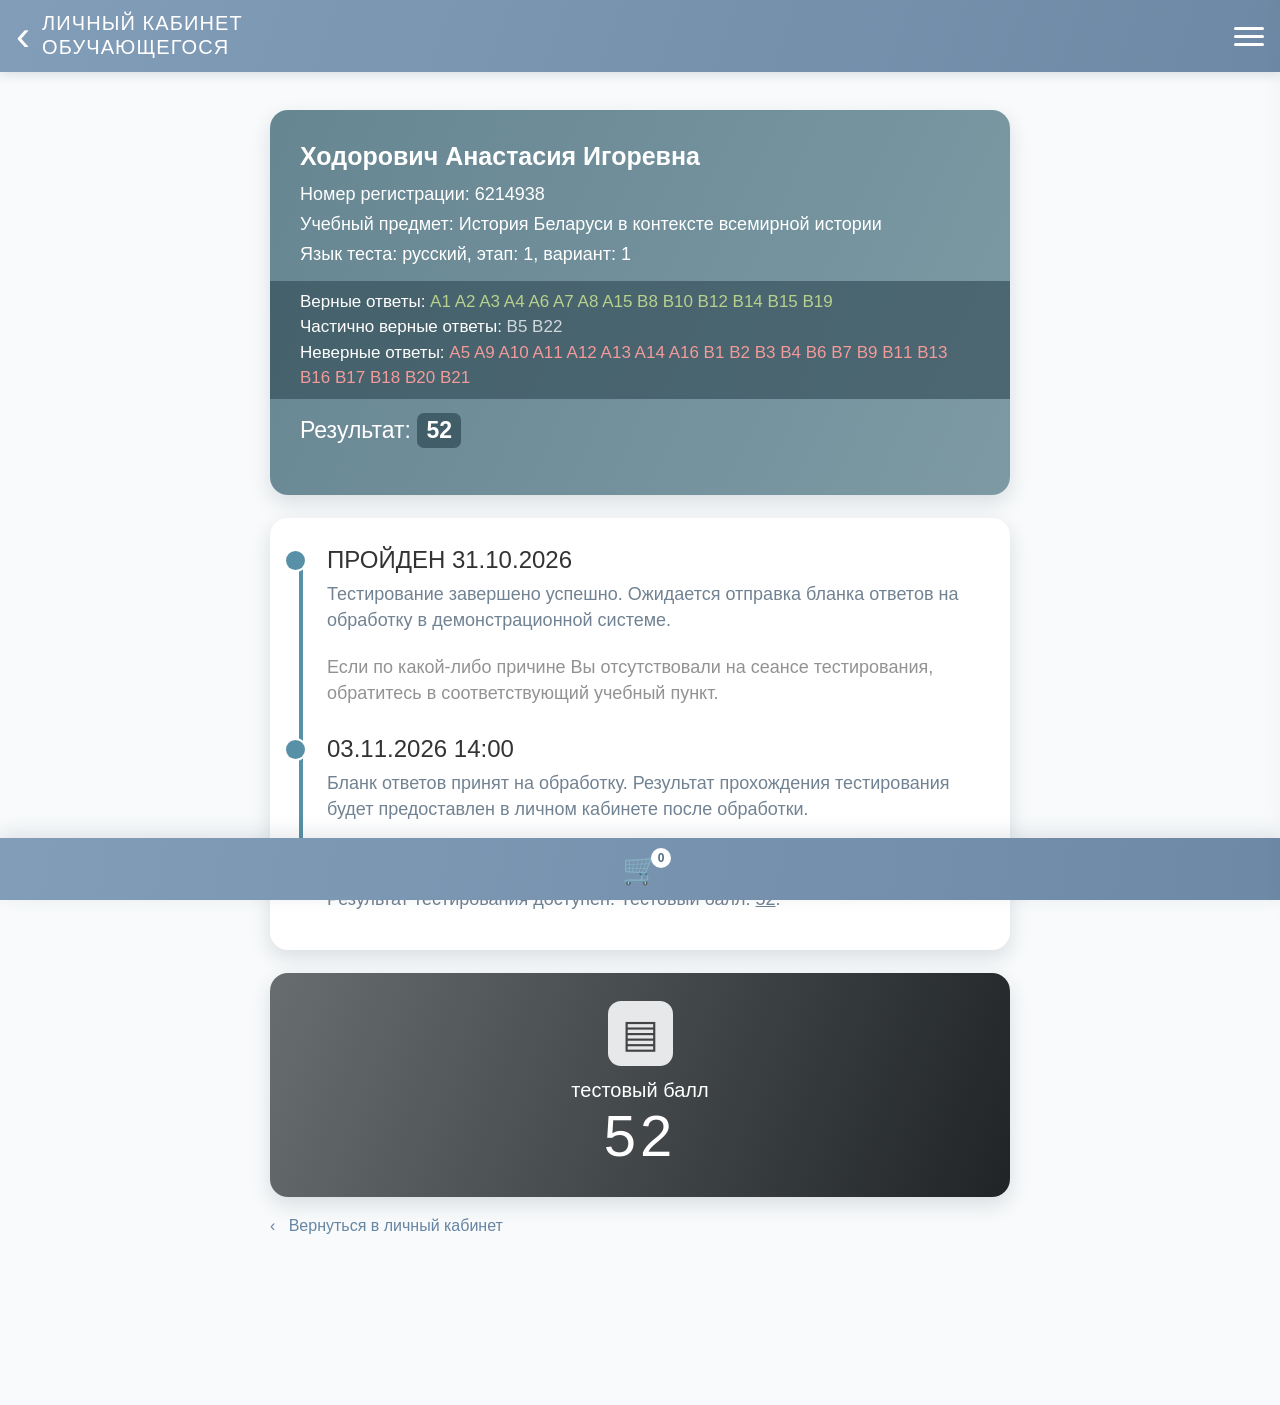
==== commit 8541e60f: "Add files via upload" ====
--- a/result.html
+++ b/result.html
@@ -13,20 +13,23 @@
     <div class="brand-title">ЛИЧНЫЙ КАБИНЕТ<br>ОБУЧАЮЩЕГОСЯ</div>
     <button class="menu-button" aria-label="Открыть меню" id="menuButton"><i></i><i></i><i></i></button>
   </header>
+
   <main class="page result-page">
     <section class="result-summary">
       <h1>Ходорович Анастасия Игоревна</h1>
       <p>Номер регистрации: 6214938</p>
       <p>Учебный предмет: История Беларуси в контексте всемирной истории</p>
       <p>Язык теста: русский, этап: 1, вариант: 1</p>
+
       <div class="answer-groups">
         <p><span>Верные ответы:</span> <em class="correct">A1 A2 A3 A4 A6 A7 A8 A15 B8 B10 B12 B14 B15 B19</em></p>
         <p><span>Частично верные ответы:</span> <em class="partial">B5 B22</em></p>
         <p><span>Неверные ответы:</span> <em class="incorrect">A5 A9 A10 A11 A12 A13 A14 A16 B1 B2 B3 B4 B6 B7 B9 B11 B13 B16 B17 B18 B20 B21</em></p>
       </div>
+
       <div class="score-line">Результат: <strong>52</strong></div>
-      <button class="blank-button" id="blankButton">◎ &nbsp; Посмотреть бланк</button>
     </section>
+
     <section class="timeline-card">
       <div class="timeline-item">
         <span class="timeline-dot"></span>
@@ -34,27 +37,33 @@
         <p>Тестирование завершено успешно. Ожидается отправка бланка ответов на обработку в демонстрационной системе.</p>
         <p class="muted">Если по какой-либо причине Вы отсутствовали на сеансе тестирования, обратитесь в соответствующий учебный пункт.</p>
       </div>
+
       <div class="timeline-item">
         <span class="timeline-dot"></span>
         <h2>03.11.2026 14:00</h2>
         <p>Бланк ответов принят на обработку. Результат прохождения тестирования будет предоставлен в личном кабинете после обработки.</p>
       </div>
+
       <div class="timeline-item last">
         <span class="timeline-dot"></span>
         <h2>ГОТОВ</h2>
         <p>Результат тестирования доступен. Тестовый балл: <u>52</u>.</p>
       </div>
     </section>
+
     <section class="score-card">
       <div class="score-document">▤</div>
       <p>тестовый балл</p>
       <strong>52</strong>
     </section>
+
     <a class="return-link" href="index.html">‹ &nbsp; Вернуться в личный кабинет</a>
   </main>
+
   <nav class="bottom-nav" aria-label="Нижняя навигация">
     <a href="#" aria-label="Корзина">🛒<small>0</small></a>
   </nav>
+
   <div class="mobile-safe-space"></div>
   <div class="menu-panel" id="menuPanel">
     <button class="menu-close" id="menuClose">×</button>
@@ -62,6 +71,7 @@
     <a href="index.html">Главная</a>
     <a href="result.html">Результат тестирования</a>
   </div>
+
   <script src="script.js"></script>
 </body>
 </html>
